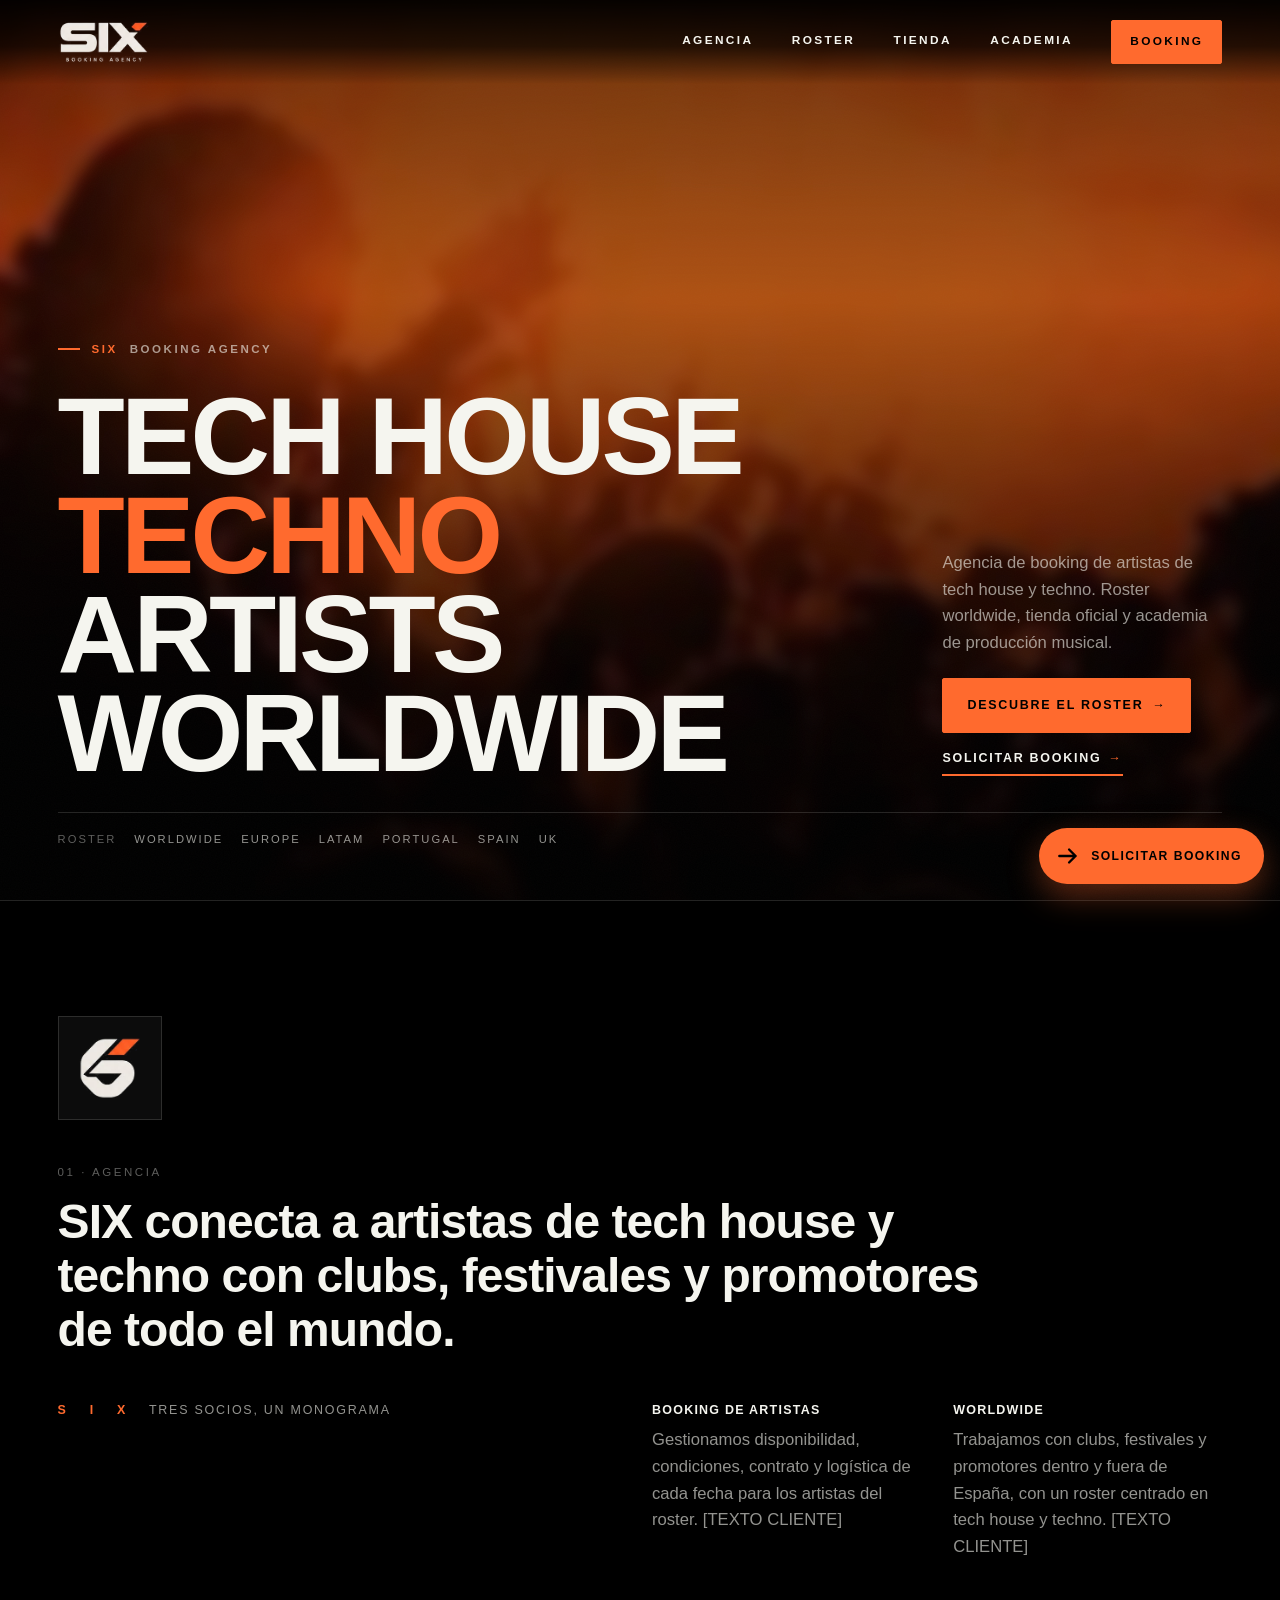
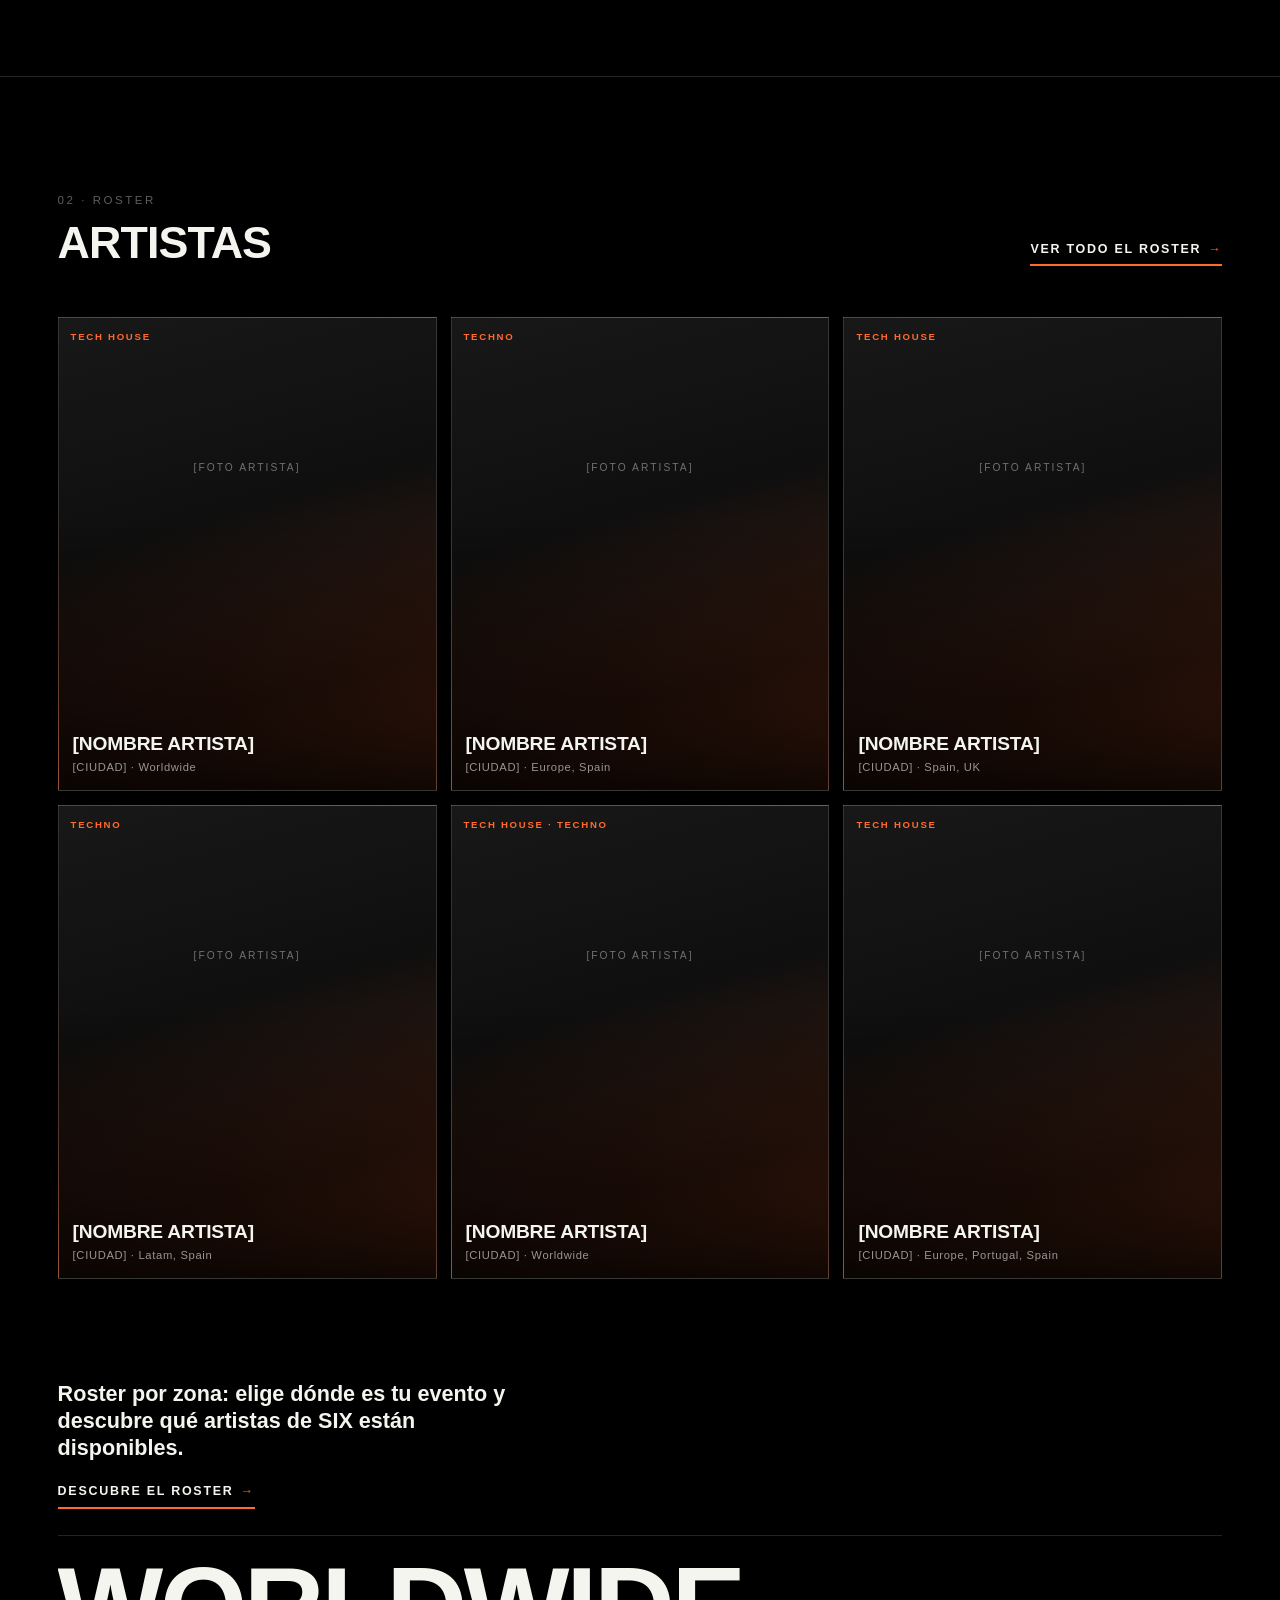
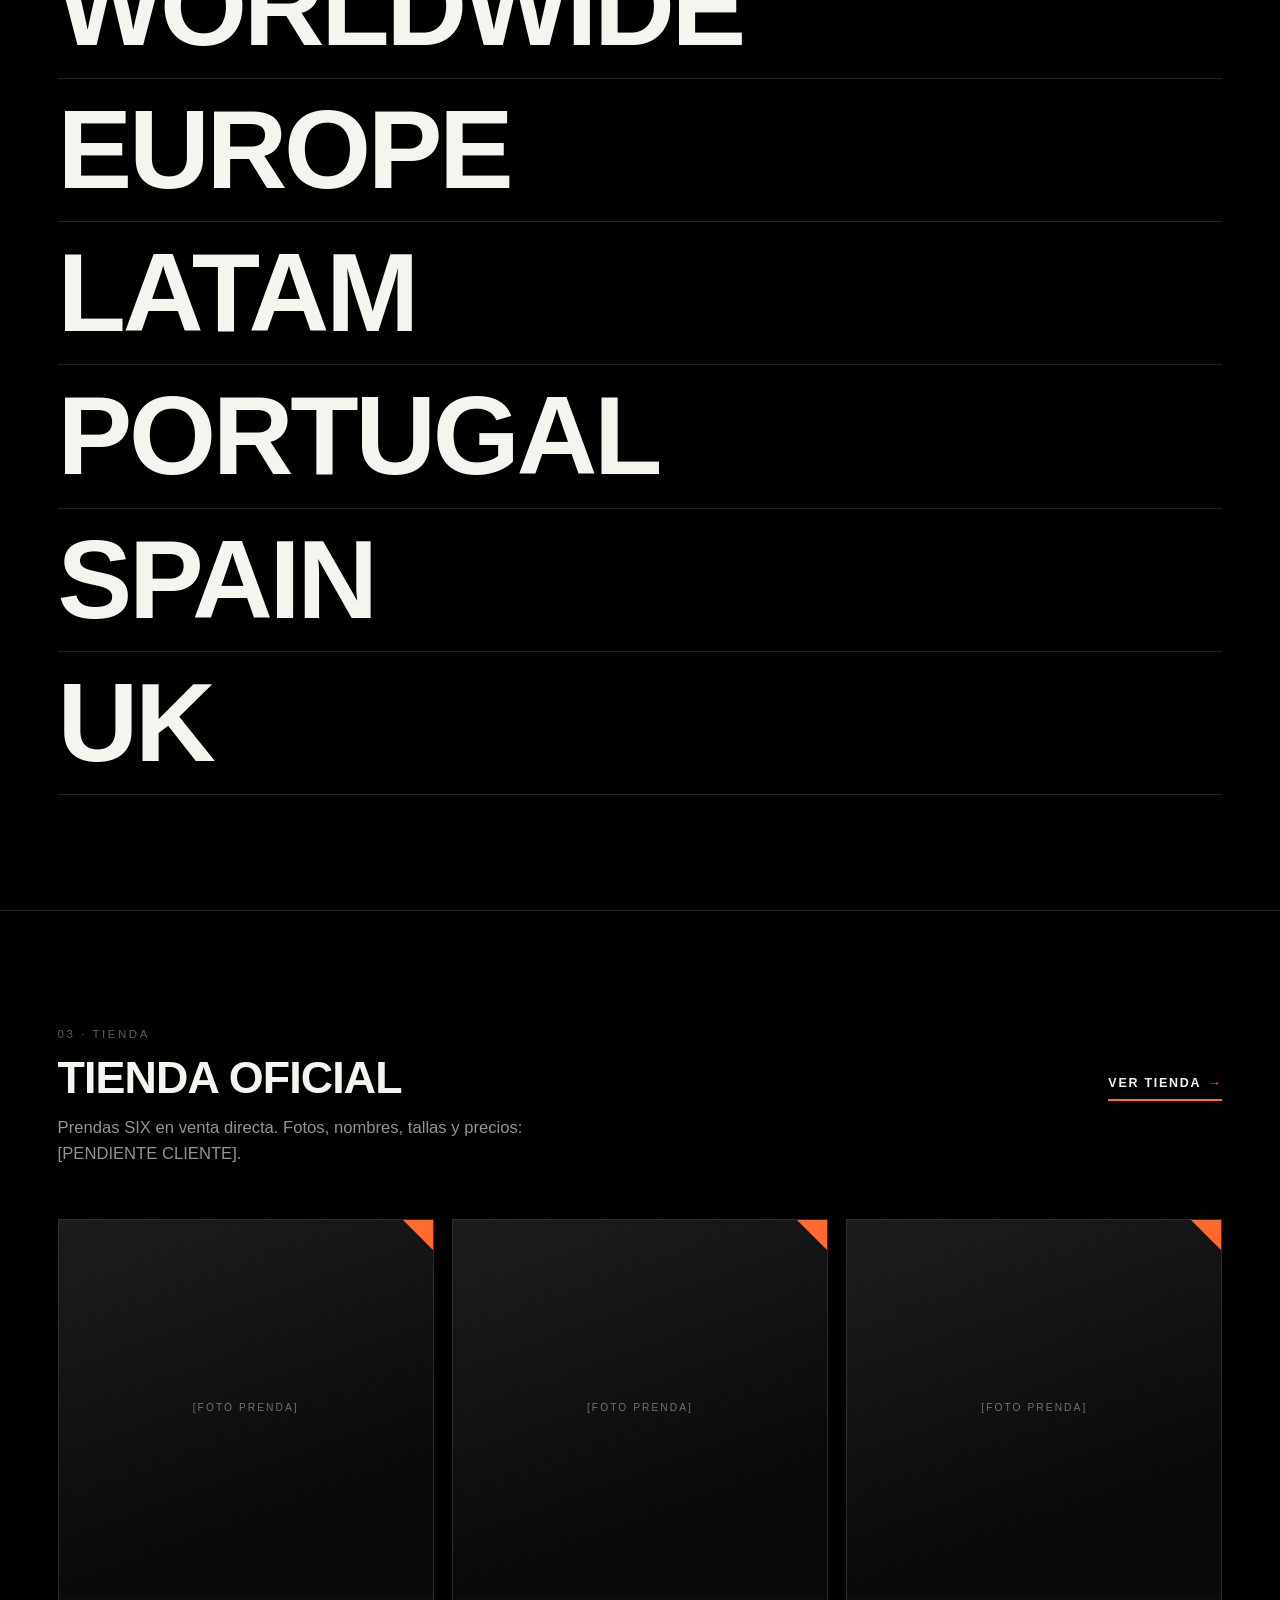
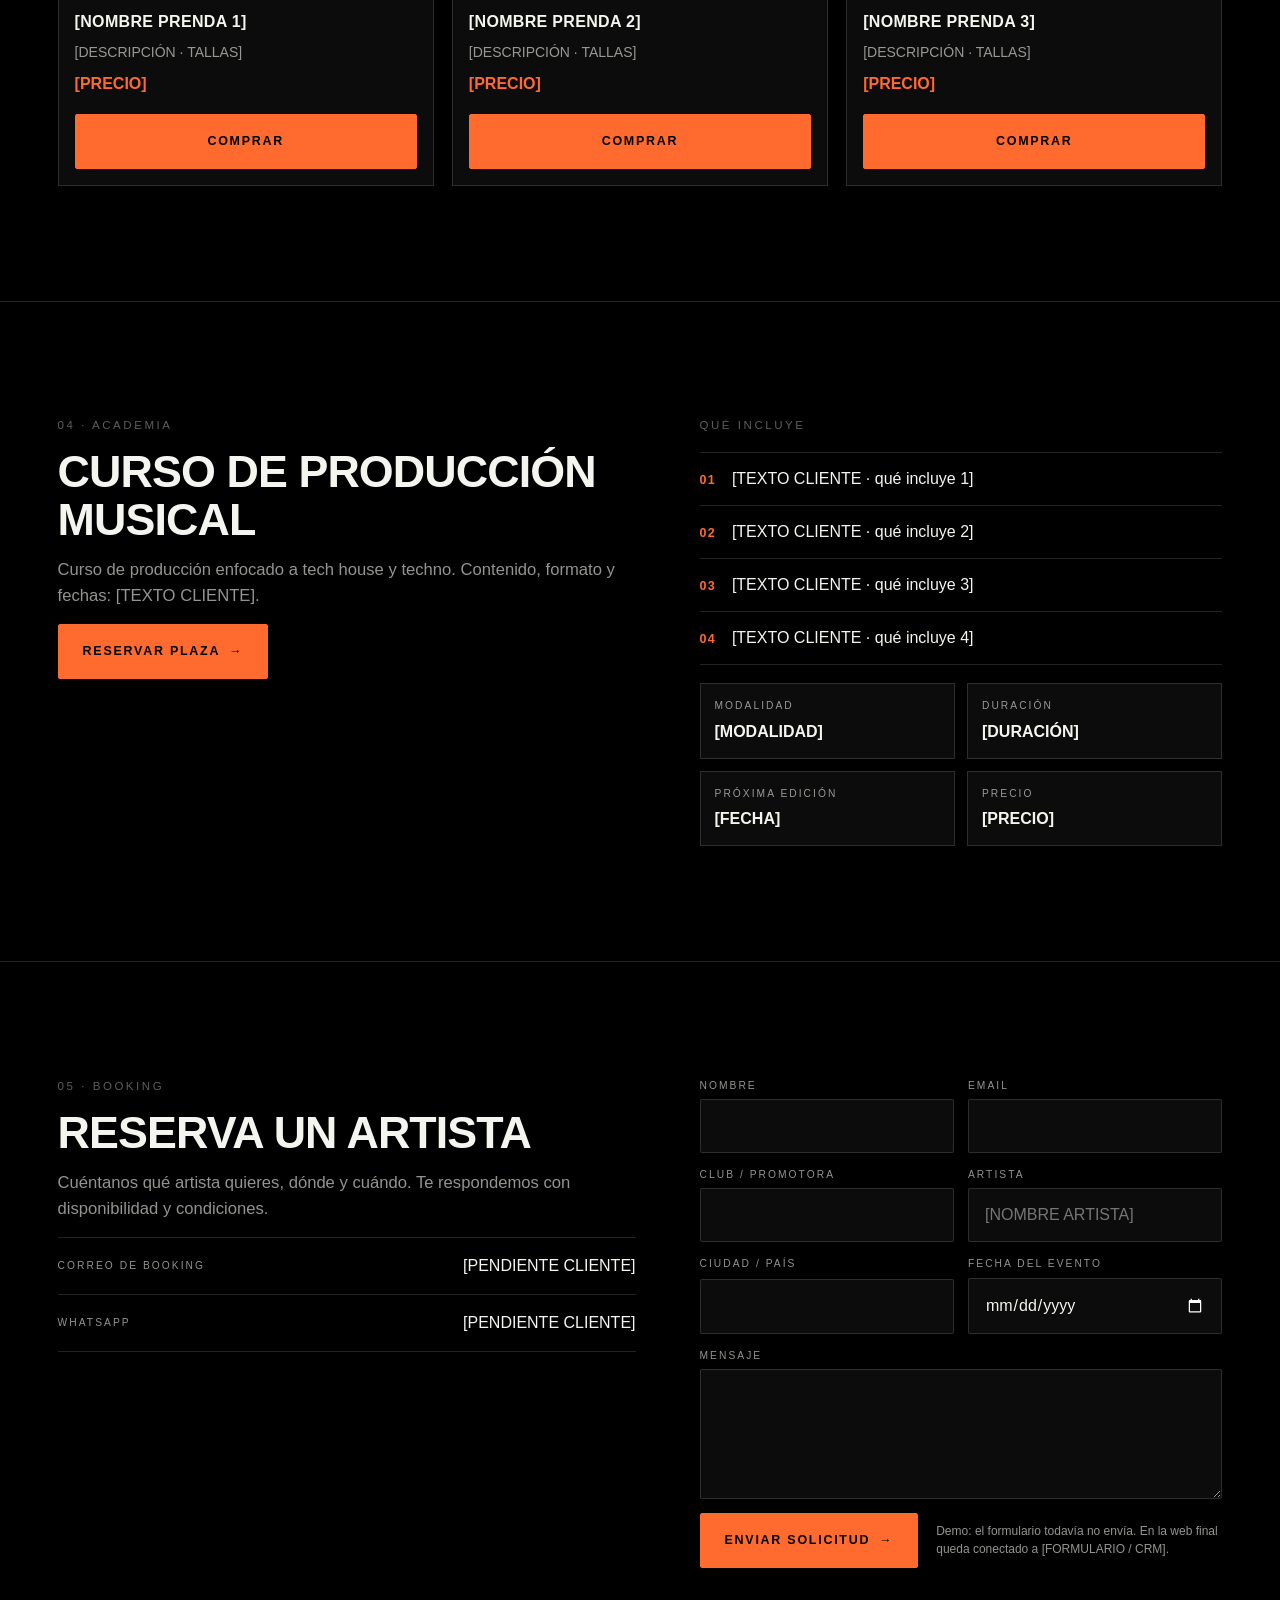
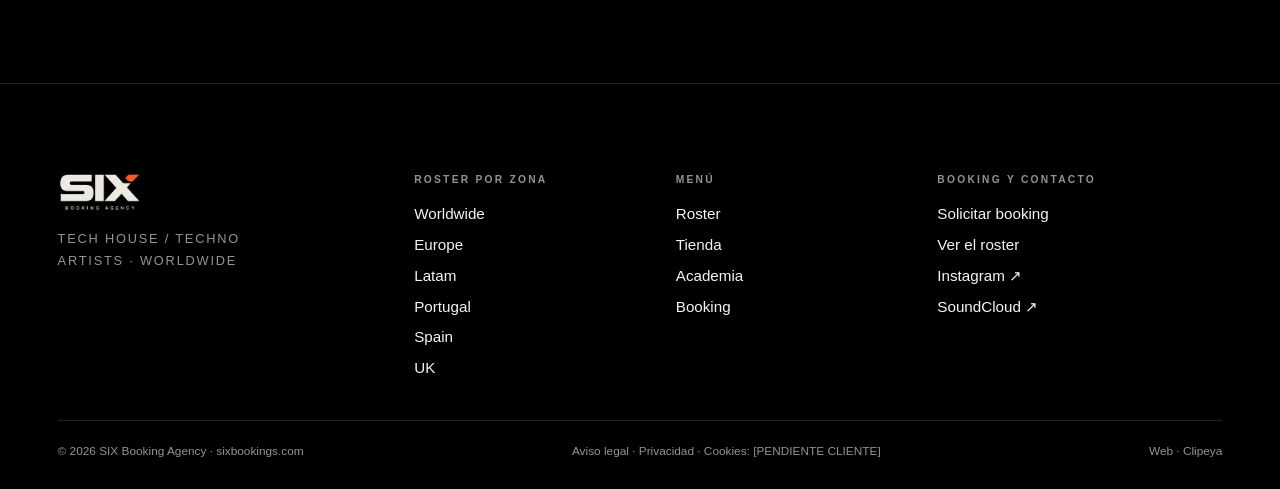
==== index.html @ 5e0f8686 "SIX Booking Agency" ====
<!doctype html>
<html lang="es">
<head>
<meta charset="utf-8">
<meta name="viewport" content="width=device-width, initial-scale=1">
<meta name="robots" content="noindex, nofollow">
<title>SIX Booking Agency &middot; Tech House &amp; Techno</title>
<meta name="description" content="Agencia de booking de artistas de tech house y techno. Roster worldwide, tienda oficial y academia de produccion musical.">
<meta name="theme-color" content="#000000">
<link rel="icon" href="assets/monograma_6_naranja.png">
<link rel="stylesheet" href="assets/style.css">
</head>
<body>
<input type="checkbox" id="nav-toggle" class="nav-toggle">
<header class="site-header">
  <a class="logo" href="#inicio" aria-label="SIX Booking Agency, inicio"><img src="assets/wordmark_six.png" alt="SIX Booking Agency" width="236" height="112"></a>
  <nav class="nav-inline" aria-label="Principal">
    <a href="#agencia">Agencia</a>
    <a href="#roster">Roster</a>
    <a href="#tienda">Tienda</a>
    <a href="#academia">Academia</a>
    <a class="btn" href="#booking">Booking</a>
  </nav>
  <label for="nav-toggle" class="burger" aria-label="Abrir o cerrar el menú"><span></span><span></span></label>
</header>
<nav class="overlay" aria-label="Menú">
  <div class="overlay__menu">
    <a href="#agencia">Agencia<span>→</span></a>
    <a href="#roster">Roster<span>→</span></a>
    <a href="#tienda">Tienda<span>→</span></a>
    <a href="#academia">Academia<span>→</span></a>
    <a href="#booking">Booking<span>→</span></a>
  </div>
  <div class="overlay__foot">
    <a href="#booking">Solicitar booking</a>
    <a href="roster.html">Ver el roster</a>
  </div>
</nav>

<main>
<section class="hero" id="inicio">
  <div class="hero__bg"></div>
  <div class="hero__inner">
    <p class="eyebrow"><b>SIX</b> Booking Agency</p>
    <h1 class="display"><span>Tech House</span><span class="o">Techno</span><span>Artists</span><span>Worldwide</span></h1>
    <div class="hero__side">
      <p class="hero__lead p-m muted">Agencia de booking de artistas de tech house y techno. Roster worldwide, tienda oficial y academia de producción musical.</p>
      <div class="hero__cta">
        <a class="btn" href="#roster">Descubre el roster <span aria-hidden="true">→</span></a>
        <a class="arrow-link" href="#booking">Solicitar booking</a>
      </div>
    </div>
  </div>
  <div class="hero__zones">
    <span>Roster</span>
    <a href="roster.html#worldwide">Worldwide</a>
    <a href="roster.html#europe">Europe</a>
    <a href="roster.html#latam">Latam</a>
    <a href="roster.html#portugal">Portugal</a>
    <a href="roster.html#spain">Spain</a>
    <a href="roster.html#uk">UK</a>
  </div>
</section>

<section class="section" id="agencia">
  <div class="about">
    <div class="about__img"><img src="assets/monograma_6.png" alt="Monograma SIX" width="151" height="151"></div>
    <div class="about__title">
      <p class="num">01 · Agencia</p>
      <h2 class="h-l">SIX conecta a artistas de tech house y techno con clubs, festivales y promotores de todo el mundo.</h2>
    </div>
    <div class="about__founders">
      <span><b>S</b></span>
      <span><b>I</b></span>
      <span><b>X</b></span>
      <span>Tres socios, un monograma</span>
    </div>
    <div class="about__blocks">
      <div class="about__block">
        <p>Booking de artistas</p>
        <p class="p-m muted">Gestionamos disponibilidad, condiciones, contrato y logística de cada fecha para los artistas del roster. [TEXTO CLIENTE]</p>
      </div>
      <div class="about__block">
        <p>Worldwide</p>
        <p class="p-m muted">Trabajamos con clubs, festivales y promotores dentro y fuera de España, con un roster centrado en tech house y techno. [TEXTO CLIENTE]</p>
      </div>
    </div>
  </div>
</section>

<section class="section" id="roster">
  <div class="section__head">
    <div class="section__head-row">
      <div>
        <p class="num">02 · Roster</p>
        <h2 class="h-m">Artistas</h2>
      </div>
      <a class="arrow-link" href="roster.html">Ver todo el roster</a>
    </div>
  </div>
  <div class="artists artists--6">
    <article class="artist">
      <span class="artist__tag">Tech House</span>
      <span class="ph">[FOTO ARTISTA]</span>
      <div class="artist__info"><h3 class="artist__name">[NOMBRE ARTISTA]</h3><p class="artist__meta">[CIUDAD] · Worldwide</p></div>
    </article>
    <article class="artist">
      <span class="artist__tag">Techno</span>
      <span class="ph">[FOTO ARTISTA]</span>
      <div class="artist__info"><h3 class="artist__name">[NOMBRE ARTISTA]</h3><p class="artist__meta">[CIUDAD] · Europe, Spain</p></div>
    </article>
    <article class="artist">
      <span class="artist__tag">Tech House</span>
      <span class="ph">[FOTO ARTISTA]</span>
      <div class="artist__info"><h3 class="artist__name">[NOMBRE ARTISTA]</h3><p class="artist__meta">[CIUDAD] · Spain, UK</p></div>
    </article>
    <article class="artist">
      <span class="artist__tag">Techno</span>
      <span class="ph">[FOTO ARTISTA]</span>
      <div class="artist__info"><h3 class="artist__name">[NOMBRE ARTISTA]</h3><p class="artist__meta">[CIUDAD] · Latam, Spain</p></div>
    </article>
    <article class="artist">
      <span class="artist__tag">Tech House · Techno</span>
      <span class="ph">[FOTO ARTISTA]</span>
      <div class="artist__info"><h3 class="artist__name">[NOMBRE ARTISTA]</h3><p class="artist__meta">[CIUDAD] · Worldwide</p></div>
    </article>
    <article class="artist">
      <span class="artist__tag">Tech House</span>
      <span class="ph">[FOTO ARTISTA]</span>
      <div class="artist__info"><h3 class="artist__name">[NOMBRE ARTISTA]</h3><p class="artist__meta">[CIUDAD] · Europe, Portugal, Spain</p></div>
    </article>
  </div>

  <div class="zones-block">
    <div class="zones-head">
      <h2 class="h-s">Roster por zona: elige dónde es tu evento y descubre qué artistas de SIX están disponibles.</h2>
      <div><a class="arrow-link" href="roster.html">Descubre el roster</a></div>
    </div>
    <div class="zones">
      <a class="h-xl" href="roster.html#worldwide">Worldwide<span>→</span></a>
      <a class="h-xl" href="roster.html#europe">Europe<span>→</span></a>
      <a class="h-xl" href="roster.html#latam">Latam<span>→</span></a>
      <a class="h-xl" href="roster.html#portugal">Portugal<span>→</span></a>
      <a class="h-xl" href="roster.html#spain">Spain<span>→</span></a>
      <a class="h-xl" href="roster.html#uk">UK<span>→</span></a>
    </div>
  </div>
</section>

<section class="section" id="tienda">
  <div class="section__head">
    <div class="section__head-row">
      <div>
        <p class="num">03 · Tienda</p>
        <h2 class="h-m">Tienda oficial</h2>
      </div>
      <a class="arrow-link" href="tienda.html">Ver tienda</a>
    </div>
    <p class="p-m muted max">Prendas SIX en venta directa. Fotos, nombres, tallas y precios: [PENDIENTE CLIENTE].</p>
  </div>
  <div class="products">
    <article class="product">
      <div class="product__img">[FOTO PRENDA]</div>
      <div class="product__body">
        <h3 class="product__name">[NOMBRE PRENDA 1]</h3>
        <p class="p-s muted">[DESCRIPCIÓN · TALLAS]</p>
        <p class="product__price">[PRECIO]</p>
        <a class="btn btn--block" href="tienda.html">Comprar</a>
      </div>
    </article>
    <article class="product">
      <div class="product__img">[FOTO PRENDA]</div>
      <div class="product__body">
        <h3 class="product__name">[NOMBRE PRENDA 2]</h3>
        <p class="p-s muted">[DESCRIPCIÓN · TALLAS]</p>
        <p class="product__price">[PRECIO]</p>
        <a class="btn btn--block" href="tienda.html">Comprar</a>
      </div>
    </article>
    <article class="product">
      <div class="product__img">[FOTO PRENDA]</div>
      <div class="product__body">
        <h3 class="product__name">[NOMBRE PRENDA 3]</h3>
        <p class="p-s muted">[DESCRIPCIÓN · TALLAS]</p>
        <p class="product__price">[PRECIO]</p>
        <a class="btn btn--block" href="tienda.html">Comprar</a>
      </div>
    </article>
  </div>
</section>

<section class="section" id="academia">
  <div class="split">
    <div class="section__head">
      <p class="num">04 · Academia</p>
      <h2 class="h-m">Curso de producción musical</h2>
      <p class="p-m muted">Curso de producción enfocado a tech house y techno. Contenido, formato y fechas: [TEXTO CLIENTE].</p>
      <div><a class="btn" href="academia.html">Reservar plaza <span aria-hidden="true">→</span></a></div>
    </div>
    <div class="stack">
      <p class="num">Qué incluye</p>
      <ul class="list">
        <li>[TEXTO CLIENTE · qué incluye 1]</li>
        <li>[TEXTO CLIENTE · qué incluye 2]</li>
        <li>[TEXTO CLIENTE · qué incluye 3]</li>
        <li>[TEXTO CLIENTE · qué incluye 4]</li>
      </ul>
      <div class="facts">
        <div class="fact"><span>Modalidad</span><b>[MODALIDAD]</b></div>
        <div class="fact"><span>Duración</span><b>[DURACIÓN]</b></div>
        <div class="fact"><span>Próxima edición</span><b>[FECHA]</b></div>
        <div class="fact"><span>Precio</span><b>[PRECIO]</b></div>
      </div>
    </div>
  </div>
</section>

<section class="section" id="booking">
  <div class="split">
    <div class="section__head">
      <p class="num">05 · Booking</p>
      <h2 class="h-m">Reserva un artista</h2>
      <p class="p-m muted">Cuéntanos qué artista quieres, dónde y cuándo. Te respondemos con disponibilidad y condiciones.</p>
      <div class="contact-list">
        <a><small>Correo de booking</small>[PENDIENTE CLIENTE]</a>
        <a><small>WhatsApp</small>[PENDIENTE CLIENTE]</a>
      </div>
    </div>
    <form class="form" id="bookingForm" novalidate>
      <div class="field"><label for="nombre">Nombre</label><input id="nombre" name="nombre" type="text" required autocomplete="name"></div>
      <div class="field"><label for="email">Email</label><input id="email" name="email" type="email" required autocomplete="email"></div>
      <div class="field"><label for="promotora">Club / promotora</label><input id="promotora" name="promotora" type="text" autocomplete="organization"></div>
      <div class="field"><label for="artista">Artista</label><input id="artista" name="artista" type="text" placeholder="[NOMBRE ARTISTA]"></div>
      <div class="field"><label for="ciudad">Ciudad / país</label><input id="ciudad" name="ciudad" type="text"></div>
      <div class="field"><label for="fecha">Fecha del evento</label><input id="fecha" name="fecha" type="date"></div>
      <div class="field full"><label for="mensaje">Mensaje</label><textarea id="mensaje" name="mensaje"></textarea></div>
      <div class="form__foot full">
        <button class="btn" type="submit">Enviar solicitud <span aria-hidden="true">→</span></button>
        <p class="p-xs muted" id="bookingNota">Demo: el formulario todavía no envía. En la web final queda conectado a [FORMULARIO / CRM].</p>
      </div>
    </form>
  </div>
</section>
</main>

<footer class="site-footer">
  <div class="footer__brand">
    <img src="assets/wordmark_six.png" alt="SIX Booking Agency" width="236" height="112">
    <p>Tech House / Techno<br>Artists · Worldwide</p>
  </div>
  <div class="footer__col">
    <h4>Roster por zona</h4>
    <a href="roster.html#worldwide">Worldwide</a>
    <a href="roster.html#europe">Europe</a>
    <a href="roster.html#latam">Latam</a>
    <a href="roster.html#portugal">Portugal</a>
    <a href="roster.html#spain">Spain</a>
    <a href="roster.html#uk">UK</a>
  </div>
  <div class="footer__col">
    <h4>Menú</h4>
    <a href="roster.html">Roster</a>
    <a href="tienda.html">Tienda</a>
    <a href="academia.html">Academia</a>
    <a href="contacto.html">Booking</a>
  </div>
  <div class="footer__col">
    <h4>Booking y contacto</h4>
    <a href="#booking">Solicitar booking</a>
    <a href="roster.html">Ver el roster</a>
    <a href="[ENLACE INSTAGRAM]">Instagram ↗</a>
    <a href="[ENLACE SOUNDCLOUD]">SoundCloud ↗</a>
  </div>
  <div class="footer__bottom">
    <span>© 2026 SIX Booking Agency · sixbookings.com</span>
    <span>Aviso legal · Privacidad · Cookies: [PENDIENTE CLIENTE]</span>
    <span>Web · Clipeya</span>
  </div>
</footer>

<a class="wa" href="#booking" aria-label="Solicitar booking">
  <svg viewBox="0 0 24 24" aria-hidden="true"><path fill="none" stroke="currentColor" stroke-width="2.2" stroke-linecap="round" stroke-linejoin="round" d="M4 12h15M13 6l6 6-6 6"/></svg>
  <span>Solicitar booking</span>
</a>

<style>
/* Capa de acabado: movimiento propio, profundidad y una micro-interaccion
   por seccion. Todo degrada solo si el navegador no puede. */
:root{ --six-o:#FF6A2E; --six-ink:#000; --six-paper:#F5F5EF; }

/* 1 · APARICIÓN AL SCROLL — nada salta: entra */
.rv{opacity:0;transform:translateY(22px);transition:opacity .7s cubic-bezier(.22,1,.36,1),transform .7s cubic-bezier(.22,1,.36,1)}
.rv.in{opacity:1;transform:none}
.rv-d1{transition-delay:.06s}.rv-d2{transition-delay:.12s}
@media (prefers-reduced-motion:reduce){.rv{opacity:1;transform:none;transition:none}}

/* 2 · HERO — grano fino y respiración lenta del fondo: textura de fotografía, no de render */
.hero__bg{animation:sixBreath 24s ease-in-out infinite alternate}
@keyframes sixBreath{from{transform:scale(1.04)}to{transform:scale(1.12)}}
.hero::after{content:"";position:absolute;inset:0;pointer-events:none;opacity:.05;z-index:1;
  background-image:url("data:image/svg+xml;utf8,<svg xmlns='http://www.w3.org/2000/svg' width='120' height='120'><filter id='n'><feTurbulence type='fractalNoise' baseFrequency='.85' numOctaves='3'/></filter><rect width='120' height='120' filter='url(%23n)' opacity='.5'/></svg>")}
.hero__inner{position:relative;z-index:2}
.hero .display span{display:block;opacity:0;transform:translateY(28px);animation:sixUp .9s cubic-bezier(.22,1,.36,1) forwards}
.hero .display span:nth-child(1){animation-delay:.10s}
.hero .display span:nth-child(2){animation-delay:.20s}
.hero .display span:nth-child(3){animation-delay:.30s}
.hero .display span:nth-child(4){animation-delay:.40s}
@keyframes sixUp{to{opacity:1;transform:none}}
@media (prefers-reduced-motion:reduce){
  .hero .display span{opacity:1;transform:none;animation:none}
  .hero__bg{animation:none}}

/* 3 · ZONAS — el naranja barre el enlace desde la izquierda */
.zones a{position:relative;overflow:hidden;transition:color .35s ease}
.zones a::before{content:"";position:absolute;left:0;bottom:.12em;height:2px;width:0;background:var(--six-o);transition:width .45s cubic-bezier(.22,1,.36,1)}
.zones a:hover::before,.zones a:focus-visible::before{width:100%}
.zones a:hover,.zones a:focus-visible{color:var(--six-o)}
.zones a span{display:inline-block;transition:transform .45s cubic-bezier(.22,1,.36,1)}
.zones a:hover span{transform:translateX(.35em)}

/* 4 · ROSTER — la ficha se levanta y el tag se enciende: catálogo vivo */
.artist{transition:transform .5s cubic-bezier(.22,1,.36,1)}
.artist:hover{transform:translateY(-6px)}
.artist .ph{transition:filter .5s ease}
.artist:hover .ph{filter:brightness(1.08)}
.artist__tag{transition:background .35s ease,color .35s ease}
.artist:hover .artist__tag{background:var(--six-o);color:#fff}

/* 5 · CABECERA que se condensa al bajar */
.site-header{transition:padding .35s ease,background .35s ease,backdrop-filter .35s ease}
.site-header.cond{padding-top:.55rem;padding-bottom:.55rem;background:rgba(0,0,0,.72);backdrop-filter:blur(14px)}

/* 6 · BOTONES con peso */
.btn{transition:transform .25s cubic-bezier(.22,1,.36,1),box-shadow .25s ease,background .25s ease}
.btn:hover{transform:translateY(-2px);box-shadow:0 10px 28px rgba(255,106,46,.28)}


/* el flotante respeta la barra del movil (notch / gesto) */
.wa{bottom:calc(16px + env(safe-area-inset-bottom,0px))}

</style>

<script>
(function () {
  "use strict";

  /* 1 · aparición al scroll */
  function marcar() {
    var sel = ".section__head, .about__block, .artist, .product, .zones-block, .facts, .list";
    var n = 0;
    document.querySelectorAll(sel).forEach(function (el) {
      el.classList.add("rv");
      if (n % 3 === 1) el.classList.add("rv-d1");
      if (n % 3 === 2) el.classList.add("rv-d2");
      n++;
    });
    if (!("IntersectionObserver" in window)) {
      document.querySelectorAll(".rv").forEach(function (e) { e.classList.add("in"); });
      return;
    }
    var io = new IntersectionObserver(function (ents) {
      ents.forEach(function (e) {
        if (e.isIntersecting) { e.target.classList.add("in"); io.unobserve(e.target); }
      });
    }, { rootMargin: "0px 0px -12% 0px", threshold: 0.08 });
    document.querySelectorAll(".rv").forEach(function (e) { io.observe(e); });
  }

  /* 2 · cabecera que se condensa */
  function cabecera() {
    var h = document.querySelector(".site-header");
    if (!h) return;
    var ult = -1;
    addEventListener("scroll", function () {
      var y = scrollY > 80;
      if (y !== ult) { h.classList.toggle("cond", y); ult = y; }
    }, { passive: true });
  }

  if (document.readyState === "loading") {
    addEventListener("DOMContentLoaded", function () { marcar(); cabecera(); });
  } else { marcar(); cabecera(); }
  /* 3 · el formulario de booking: confirma en la propia página, sin salir a ningún sitio */
  var fb = document.getElementById("bookingForm");
  if (fb) {
    fb.addEventListener("submit", function (ev) {
      ev.preventDefault();
      var nota = document.getElementById("bookingNota");
      if (nota) { nota.textContent = "Solicitud recibida. Te respondemos con disponibilidad y condiciones."; }
      fb.reset();
    });
  }

})();
</script>
</body>
</html>
---- assets/style.css ----
:root{
  --black:#000000;
  --off:#F5F5EF;
  --orange:#FF6A2E;
  --muted:rgba(245,245,239,.6);
  --dim:rgba(245,245,239,.38);
  --line:rgba(245,245,239,.14);
  --panel:#0c0c0c;
  --panel-2:#151515;
  --font:Inter,"Helvetica Neue",Arial,sans-serif;
  --pad:clamp(18px,4.5vw,64px);
  --header-h:68px;
  --ease:cubic-bezier(.77,0,.18,1);
}
@media (min-width:900px){:root{--header-h:84px}}

*,*::before,*::after{box-sizing:border-box;margin:0;padding:0}
html{scroll-behavior:smooth;-webkit-text-size-adjust:100%;background:var(--black)}
body{background:var(--black);color:var(--off);font-family:var(--font);font-size:16px;line-height:1.5;-webkit-font-smoothing:antialiased;overflow-x:hidden;min-height:100vh}
body:has(.nav-toggle:checked){overflow:hidden}
img{max-width:100%;height:auto;display:block}
a{color:inherit;text-decoration:none}
ul,ol{list-style:none}
button,input,select,textarea{font:inherit;color:inherit}
::selection{background:var(--orange);color:#000}
@media (prefers-reduced-motion:reduce){*,*::before,*::after{transition:none!important;animation:none!important}html{scroll-behavior:auto}}

.display{font-weight:800;text-transform:uppercase;letter-spacing:-.035em;line-height:.9;font-size:clamp(2.9rem,10.5vw,7.4rem)}
.display span{display:block}
.o{color:var(--orange)}
.h-xl{font-weight:800;text-transform:uppercase;letter-spacing:-.03em;line-height:.95;font-size:clamp(2.4rem,9vw,7rem)}
.h-l{font-weight:600;letter-spacing:-.02em;line-height:1.12;font-size:clamp(1.55rem,3.8vw,3rem)}
.h-m{font-weight:800;letter-spacing:-.02em;line-height:1.05;font-size:clamp(1.7rem,5vw,2.8rem);text-transform:uppercase}
.h-s{font-weight:600;line-height:1.25;font-size:clamp(1.1rem,2vw,1.35rem)}
.p-m{font-size:clamp(1rem,1.3vw,1.125rem);line-height:1.6}
.p-s{font-size:.875rem;line-height:1.55}
.p-xs{font-size:.75rem;line-height:1.5}
.muted{color:var(--muted)}
.max{max-width:60ch}
.stack{display:grid;gap:18px;align-content:start}
.eyebrow{display:flex;align-items:center;gap:12px;font-size:.72rem;font-weight:600;letter-spacing:.22em;text-transform:uppercase;color:var(--muted)}
.eyebrow::before{content:"";width:22px;height:2px;background:var(--orange);flex:none}
.eyebrow b{color:var(--orange);font-weight:700}
.num{font-size:.72rem;letter-spacing:.22em;text-transform:uppercase;color:var(--dim)}

.btn{display:inline-flex;align-items:center;justify-content:center;gap:.7em;background:var(--orange);color:#000;font-weight:700;font-size:.78rem;letter-spacing:.14em;text-transform:uppercase;padding:17px 24px;border:1px solid var(--orange);border-radius:2px;cursor:pointer;transition:background .25s,color .25s,border-color .25s;white-space:nowrap}
.btn:hover{background:var(--off);border-color:var(--off);color:#000}
.btn--ghost{background:transparent;color:var(--off);border-color:rgba(245,245,239,.35)}
.btn--ghost:hover{background:var(--off);color:#000;border-color:var(--off)}
.btn--block{width:100%}
.arrow-link{display:inline-flex;align-items:center;font-size:.78rem;font-weight:600;letter-spacing:.14em;text-transform:uppercase;border-bottom:2px solid var(--orange);padding-bottom:6px;transition:color .2s}
.arrow-link::after{content:"→";color:var(--orange);margin-left:.55em;transition:margin-left .2s}
.arrow-link:hover{color:var(--orange)}
.arrow-link:hover::after{margin-left:.95em}

.nav-toggle{position:absolute;left:-9999px;opacity:0}
.site-header{position:fixed;top:0;left:0;right:0;z-index:70;height:var(--header-h);display:flex;align-items:center;justify-content:space-between;gap:16px;padding:0 var(--pad);background:linear-gradient(180deg,rgba(0,0,0,.94) 0%,rgba(0,0,0,.7) 55%,rgba(0,0,0,0) 100%)}
.logo{display:block;flex:none}
.logo img{height:36px;width:auto}
.nav-inline{display:none}
.burger{width:44px;height:44px;display:grid;place-items:center;cursor:pointer;flex:none;position:relative;z-index:80}
.burger span{position:absolute;left:11px;top:21px;width:22px;height:2px;background:var(--off);transition:transform .35s var(--ease)}
.burger span:first-child{transform:translateY(-4px)}
.burger span:last-child{transform:translateY(4px)}
.nav-toggle:checked ~ .site-header .burger span:first-child{transform:rotate(45deg)}
.nav-toggle:checked ~ .site-header .burger span:last-child{transform:rotate(-45deg)}
@media (min-width:900px){
  .logo img{height:44px}
  .burger{display:none}
  .nav-inline{display:flex;gap:2.4rem;align-items:center}
  .nav-inline a{font-size:.74rem;font-weight:600;letter-spacing:.2em;text-transform:uppercase;padding:8px 0;border-bottom:2px solid transparent;transition:border-color .2s,color .2s}
  .nav-inline a:hover,.nav-inline a.is-active{border-color:var(--orange)}
  .nav-inline a.btn{padding:12px 18px;border-bottom:1px solid var(--orange)}
  .nav-inline a.btn:hover{border-color:var(--off)}
}

.overlay{position:fixed;inset:0;z-index:60;background:var(--black);display:flex;flex-direction:column;justify-content:space-between;gap:24px;padding:calc(var(--header-h) + 12px) var(--pad) 28px;transform:translateY(-102%);visibility:hidden;transition:transform .5s var(--ease),visibility 0s .5s;overflow-y:auto}
.nav-toggle:checked ~ .overlay{transform:none;visibility:visible;transition:transform .5s var(--ease),visibility 0s}
.overlay__menu a{display:flex;align-items:baseline;justify-content:space-between;font-size:clamp(2.3rem,10.5vw,5.5rem);font-weight:800;text-transform:uppercase;letter-spacing:-.03em;line-height:1;padding:.2em 0;border-top:1px solid var(--line);transition:color .2s}
.overlay__menu a:last-child{border-bottom:1px solid var(--line)}
.overlay__menu a span{font-size:.5em;color:var(--orange)}
.overlay__menu a:hover{color:var(--orange)}
.overlay__foot{display:grid;gap:6px;color:var(--muted);font-size:.85rem}
.overlay__foot a:hover{color:var(--orange)}
@media (min-width:900px){.overlay{display:none}}

.hero{position:relative;min-height:100vh;min-height:100svh;display:flex;flex-direction:column;justify-content:flex-end;padding:calc(var(--header-h) + 32px) var(--pad) 32px;overflow:hidden;isolation:isolate}
.hero__bg{position:absolute;inset:-6%;z-index:-2;background:url("crowd_hero.jpg") center 40%/cover no-repeat;filter:blur(7px) saturate(1.05);opacity:.9}
.hero__bg::after{content:"";position:absolute;inset:0;background:linear-gradient(180deg,rgba(0,0,0,.6) 0%,rgba(0,0,0,.25) 35%,rgba(0,0,0,.7) 68%,#000 100%)}
.hero__inner{position:relative;display:grid;gap:22px}
.hero__side{display:grid;gap:18px}
.hero__cta{display:flex;flex-wrap:wrap;gap:14px 22px;align-items:center}
.hero__lead{max-width:44ch}
.hero__zones{display:flex;flex-wrap:wrap;gap:8px 18px;margin-top:30px;padding-top:18px;border-top:1px solid var(--line);font-size:.7rem;letter-spacing:.18em;text-transform:uppercase;color:var(--muted)}
.hero__zones a:hover{color:var(--orange)}
.hero__zones span{color:var(--dim)}
@media (min-width:900px){
  .hero{padding-bottom:52px}
  .hero__inner{grid-template-columns:minmax(0,1.7fr) minmax(280px,.5fr);grid-template-areas:"eyebrow eyebrow" "title side";align-items:end;gap:28px 56px}
  .hero .display{font-size:clamp(2.9rem,8.6vw,7.4rem)}
  .hero__inner .eyebrow{grid-area:eyebrow}
  .hero__inner .display{grid-area:title}
  .hero__side{grid-area:side;gap:22px;padding-bottom:.4em}
  .hero__cta{flex-direction:column;align-items:flex-start;gap:16px}
}

.section{padding:clamp(64px,9vw,128px) var(--pad);border-top:1px solid var(--line)}
.section__head{display:grid;gap:14px;margin-bottom:clamp(28px,4vw,52px)}
.section__head-row{display:flex;flex-wrap:wrap;justify-content:space-between;align-items:end;gap:16px}
.section__head-row > div{display:grid;gap:10px}
.split .section__head{margin-bottom:0}

.about{display:grid;gap:34px}
.about__img{width:104px;aspect-ratio:1;background:var(--panel);border:1px solid var(--line);display:grid;place-items:center;padding:18px}
.about__title{display:grid;gap:14px}
.about__blocks{display:grid;gap:26px}
.about__block p:first-child{font-weight:700;margin-bottom:8px;text-transform:uppercase;letter-spacing:.1em;font-size:.78rem}
.about__founders{display:flex;flex-wrap:wrap;gap:10px 22px;font-size:.78rem;letter-spacing:.14em;text-transform:uppercase;color:var(--muted);align-content:start}
.about__founders b{color:var(--orange)}
@media (min-width:900px){
  .about{grid-template-columns:repeat(12,1fr);gap:44px 24px}
  .about__img{grid-column:1/3}
  .about__title{grid-column:1/11}
  .about__founders{grid-column:1/6}
  .about__blocks{grid-column:7/-1;grid-template-columns:1fr 1fr;gap:32px}
}

.artists{display:grid;grid-template-columns:repeat(2,1fr);gap:10px}
.artist{position:relative;aspect-ratio:4/5;display:flex;flex-direction:column;justify-content:flex-end;padding:14px;border:1px solid var(--line);background:linear-gradient(165deg,#181818 0%,#0f0f0f 42%,#3a1a0e 76%,#c24f22 118%);overflow:hidden;transition:border-color .25s,transform .25s}
.artist .ph{position:absolute;inset:0;z-index:1;display:grid;place-items:center;padding-bottom:46%;font-size:.64rem;letter-spacing:.2em;text-transform:uppercase;color:rgba(245,245,239,.42);pointer-events:none}
.artist::after{content:"";position:absolute;left:0;right:0;bottom:0;height:58%;background:linear-gradient(180deg,rgba(0,0,0,0),rgba(0,0,0,.88))}
.artist__tag{position:absolute;top:12px;left:12px;z-index:2;font-size:.6rem;letter-spacing:.18em;text-transform:uppercase;color:var(--orange);font-weight:700}
.artist__info{position:relative;z-index:2;display:grid;gap:5px}
.artist__name{font-weight:800;text-transform:uppercase;letter-spacing:-.01em;font-size:clamp(.92rem,2.6vw,1.2rem);line-height:1.05}
.artist__meta{font-size:.7rem;color:var(--muted);letter-spacing:.06em}
.artist__link{font-size:.64rem;letter-spacing:.16em;text-transform:uppercase;color:var(--orange);font-weight:700;margin-top:4px}
.artist__link:hover{color:var(--off)}
.artist:hover{border-color:var(--orange);transform:translateY(-3px)}
@media (min-width:700px){.artists{grid-template-columns:repeat(3,1fr);gap:14px}}
@media (min-width:1100px){.artists{grid-template-columns:repeat(4,1fr)}.artists--6{grid-template-columns:repeat(3,1fr)}}

.zones-block{margin-top:clamp(56px,8vw,110px);display:grid;gap:26px}
.zones-head{display:grid;gap:16px;max-width:52ch}
.zones{display:grid}
.zones a{display:flex;justify-content:space-between;align-items:center;padding:.16em 0;border-top:1px solid var(--line);transition:color .2s,padding-left .3s var(--ease)}
.zones a:last-child{border-bottom:1px solid var(--line)}
.zones a span{font-size:.4em;color:var(--orange);opacity:0;transform:translateX(-10px);transition:opacity .25s,transform .3s var(--ease)}
.zones a:hover{color:var(--orange);padding-left:.15em}
.zones a:hover span{opacity:1;transform:none}

.products{display:grid;gap:14px}
.product{border:1px solid var(--line);background:var(--panel);display:flex;flex-direction:column;transition:border-color .25s}
.product:hover{border-color:var(--orange)}
.product__img{aspect-ratio:1;position:relative;background:linear-gradient(160deg,#1c1c1c,#0a0a0a 72%);display:grid;place-items:center;font-size:.64rem;letter-spacing:.2em;text-transform:uppercase;color:rgba(245,245,239,.42)}
.product__img::after{content:"";position:absolute;right:0;top:0;border-style:solid;border-width:0 30px 30px 0;border-color:transparent var(--orange) transparent transparent}
.product__body{padding:16px;display:grid;gap:8px;flex:1;align-content:start}
.product__name{font-weight:800;text-transform:uppercase;letter-spacing:.02em;font-size:1rem}
.product__price{color:var(--orange);font-weight:700}
.product__body .btn{margin-top:10px}
@media (min-width:700px){.products{grid-template-columns:repeat(3,1fr);gap:18px}}

.split{display:grid;gap:34px}
.list{display:grid;counter-reset:item}
.list li{display:flex;gap:16px;padding:14px 0;border-top:1px solid var(--line)}
.list li:last-child{border-bottom:1px solid var(--line)}
.list li::before{content:counter(item,decimal-leading-zero);counter-increment:item;color:var(--orange);font-weight:700;font-size:.78rem;letter-spacing:.1em;padding-top:4px;flex:none}
.facts{display:grid;grid-template-columns:1fr 1fr;gap:12px}
.fact{border:1px solid var(--line);padding:14px;background:var(--panel)}
.fact span{display:block;font-size:.64rem;letter-spacing:.2em;text-transform:uppercase;color:var(--muted);margin-bottom:6px}
.fact b{font-weight:700}
.teacher{display:flex;gap:16px;align-items:center;border:1px solid var(--line);padding:14px;background:var(--panel)}
.teacher__ph{width:72px;height:72px;flex:none;display:grid;place-items:center;text-align:center;font-size:.55rem;letter-spacing:.14em;text-transform:uppercase;color:rgba(245,245,239,.5);background:linear-gradient(160deg,#222,#0a0a0a 70%);border:1px solid var(--line)}
.teacher h3{font-weight:800;text-transform:uppercase;font-size:1rem;margin:4px 0}
.price-box{border:1px solid var(--orange);padding:22px;display:grid;gap:12px;background:var(--panel)}
.price-box .price{font-size:clamp(2rem,6vw,3rem);font-weight:800;color:var(--orange);letter-spacing:-.03em;line-height:1}
@media (min-width:900px){.split{grid-template-columns:1.05fr .95fr;gap:64px;align-items:start}}

.steps{display:grid;gap:12px}
.step{border:1px solid var(--line);padding:18px;background:var(--panel);display:grid;gap:8px;align-content:start}
.step b{color:var(--orange);font-size:.78rem;letter-spacing:.2em}
.step h3{font-size:1rem;font-weight:700;text-transform:uppercase;letter-spacing:.04em}
@media (min-width:700px){.steps{grid-template-columns:repeat(3,1fr)}}

.form{display:grid;gap:14px}
.field{display:grid;gap:6px}
.field label{font-size:.64rem;letter-spacing:.2em;text-transform:uppercase;color:var(--muted)}
.field input,.field select,.field textarea{width:100%;background:var(--panel);border:1px solid var(--line);padding:14px 16px;border-radius:2px;outline:none;transition:border-color .2s;color-scheme:dark}
.field input:focus,.field textarea:focus,.field select:focus{border-color:var(--orange)}
.field textarea{min-height:130px;resize:vertical}
.form__foot{display:grid;gap:12px}
@media (min-width:700px){.form{grid-template-columns:1fr 1fr}.form .full{grid-column:1/-1}.form__foot{grid-template-columns:auto 1fr;align-items:center;gap:18px}}

.contact-list{display:grid}
.contact-list a,.contact-list div{display:flex;justify-content:space-between;align-items:center;gap:12px;padding:16px 0;border-top:1px solid var(--line);flex-wrap:wrap}
.contact-list > :last-child{border-bottom:1px solid var(--line)}
.contact-list small{font-size:.64rem;letter-spacing:.2em;text-transform:uppercase;color:var(--muted)}
.contact-list a:hover{color:var(--orange)}

.site-footer{border-top:1px solid var(--line);padding:clamp(48px,7vw,88px) var(--pad) 28px;display:grid;gap:36px 24px}
.footer__brand{display:grid;gap:16px;align-content:start}
.footer__brand img{height:40px;width:auto}
.footer__brand p{color:var(--muted);font-size:.8rem;letter-spacing:.14em;text-transform:uppercase;line-height:1.7}
.footer__col h4{font-size:.64rem;letter-spacing:.22em;text-transform:uppercase;color:var(--muted);margin-bottom:12px}
.footer__col a,.footer__col span{display:block;padding:4px 0;font-size:.95rem}
.footer__col a:hover{color:var(--orange)}
.footer__bottom{grid-column:1/-1;display:flex;flex-wrap:wrap;gap:8px 24px;justify-content:space-between;padding-top:22px;border-top:1px solid var(--line);font-size:.74rem;color:var(--muted)}
@media (min-width:700px){.site-footer{grid-template-columns:repeat(2,1fr)}.footer__brand{grid-column:1/-1}}
@media (min-width:1000px){.site-footer{grid-template-columns:1.4fr 1fr 1fr 1.2fr}.footer__brand{grid-column:auto}}

.wa{position:fixed;right:16px;bottom:16px;z-index:65;display:inline-flex;align-items:center;justify-content:center;gap:10px;height:56px;min-width:56px;padding:0 15px;border-radius:999px;background:var(--orange);color:#000;font-weight:700;font-size:.76rem;letter-spacing:.12em;text-transform:uppercase;box-shadow:0 12px 32px rgba(255,106,46,.35);transition:transform .25s,background .25s}
.wa:hover{transform:translateY(-3px);background:var(--off)}
.wa svg{width:26px;height:26px;flex:none}
.wa span{display:none}
@media (min-width:700px){.wa{padding:0 22px 0 16px}.wa span{display:inline}}

.page-head{padding:calc(var(--header-h) + clamp(36px,7vw,90px)) var(--pad) clamp(28px,5vw,56px);display:grid;gap:18px}
.page-head .display{font-size:clamp(2.6rem,12vw,8.5rem)}
.page-head p{max-width:58ch}

.roster-anchor{position:relative;top:calc(-1 * var(--header-h) - 16px);height:0;visibility:hidden}
.roster-wrap{display:grid;gap:28px;padding:0 var(--pad) clamp(64px,9vw,128px)}
.filters{display:grid;gap:18px}
.filters h3{font-size:.64rem;letter-spacing:.22em;text-transform:uppercase;color:var(--muted);margin-bottom:10px}
.filters ul{display:flex;flex-wrap:wrap;gap:8px}
.filters a{display:inline-block;padding:10px 14px;border:1px solid var(--line);border-radius:999px;font-size:.72rem;letter-spacing:.14em;text-transform:uppercase;font-weight:600;transition:border-color .2s,color .2s,background .2s}
.filters a:hover{border-color:var(--orange)}
.filters a[href="#todos"]{background:var(--off);color:#000;border-color:var(--off)}
#worldwide:target ~ .roster-wrap .filters a[href="#todos"],
#europe:target ~ .roster-wrap .filters a[href="#todos"],
#latam:target ~ .roster-wrap .filters a[href="#todos"],
#portugal:target ~ .roster-wrap .filters a[href="#todos"],
#spain:target ~ .roster-wrap .filters a[href="#todos"],
#uk:target ~ .roster-wrap .filters a[href="#todos"]{background:transparent;color:var(--off);border-color:var(--line)}
#worldwide:target ~ .roster-wrap .filters a[href="#worldwide"],
#europe:target ~ .roster-wrap .filters a[href="#europe"],
#latam:target ~ .roster-wrap .filters a[href="#latam"],
#portugal:target ~ .roster-wrap .filters a[href="#portugal"],
#spain:target ~ .roster-wrap .filters a[href="#spain"],
#uk:target ~ .roster-wrap .filters a[href="#uk"]{background:var(--off);color:#000;border-color:var(--off)}
#worldwide:target ~ .roster-wrap .artist:not(.z-worldwide),
#europe:target ~ .roster-wrap .artist:not(.z-europe),
#latam:target ~ .roster-wrap .artist:not(.z-latam),
#portugal:target ~ .roster-wrap .artist:not(.z-portugal),
#spain:target ~ .roster-wrap .artist:not(.z-spain),
#uk:target ~ .roster-wrap .artist:not(.z-uk){display:none}
@media (min-width:900px){
  .roster-wrap{grid-template-columns:250px 1fr;gap:48px;align-items:start}
  .filters{position:sticky;top:calc(var(--header-h) + 16px)}
  .filters ul{flex-direction:column;align-items:flex-start}
}
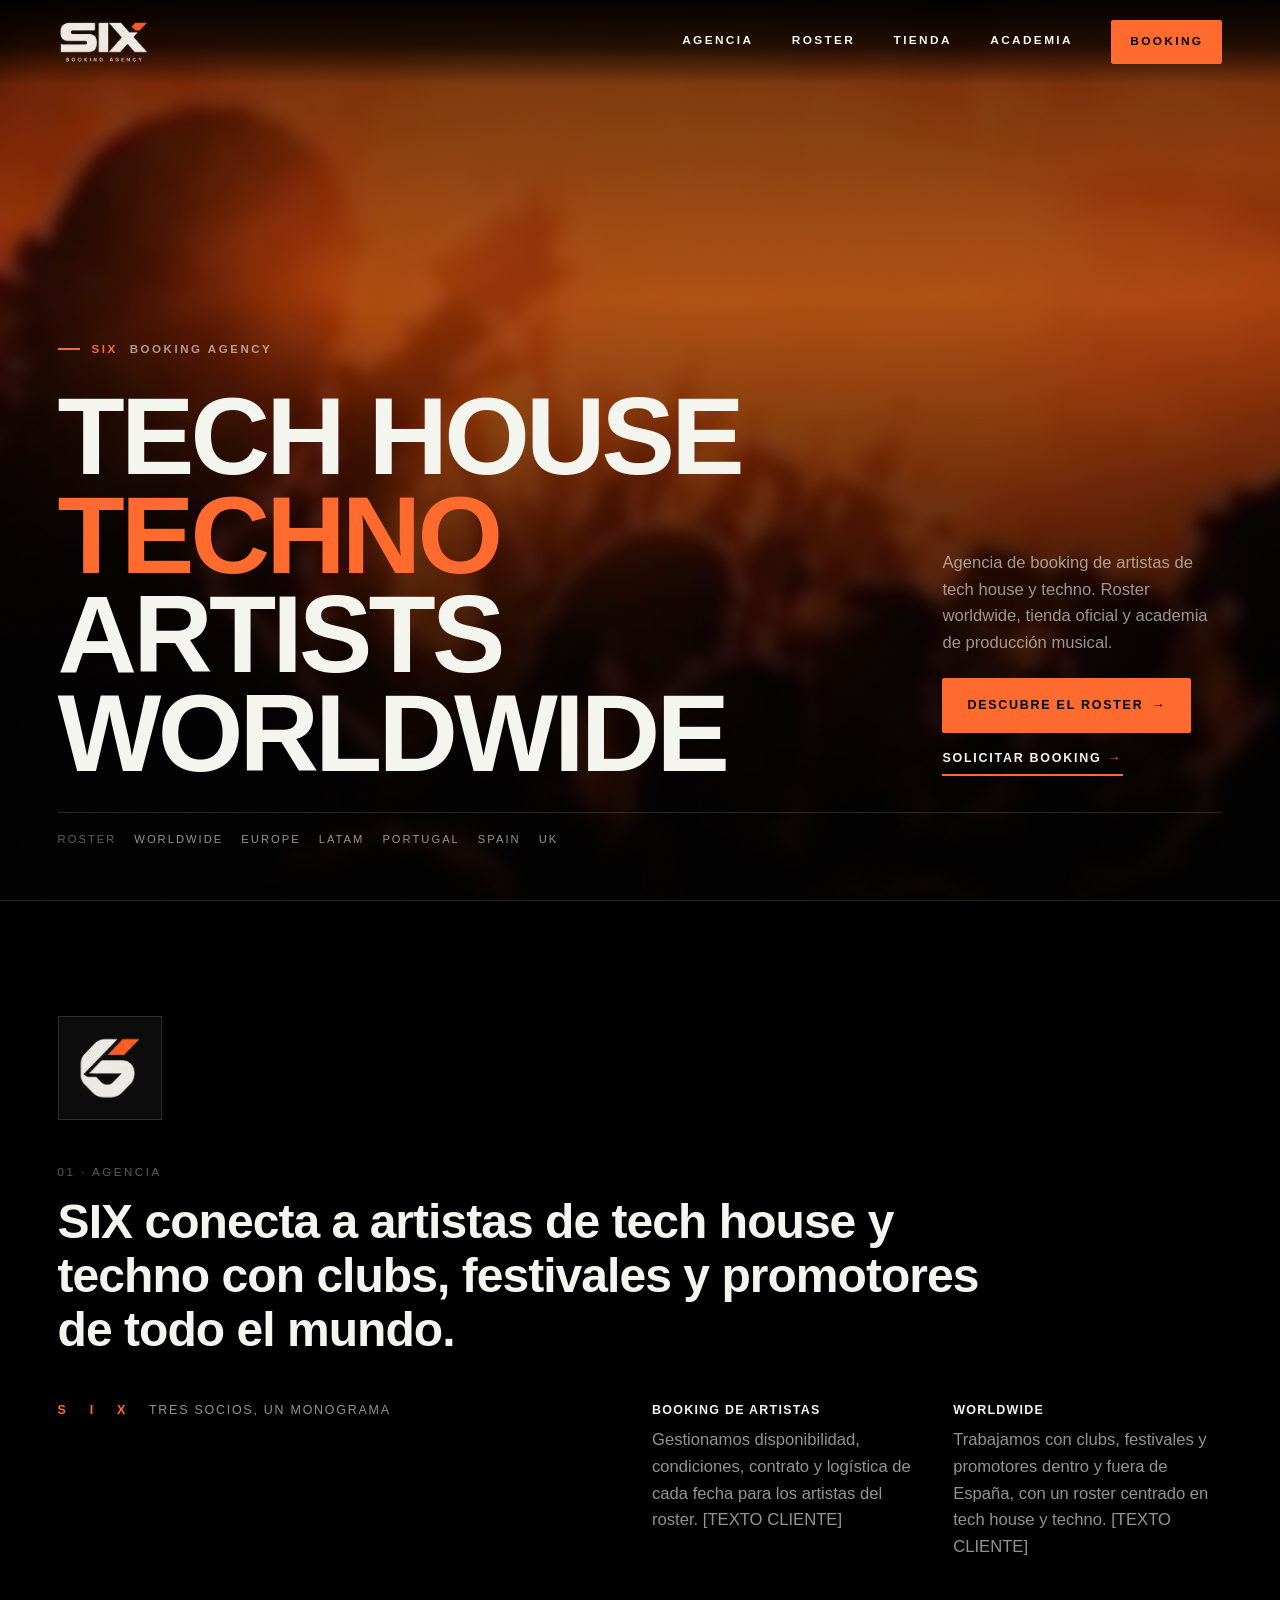
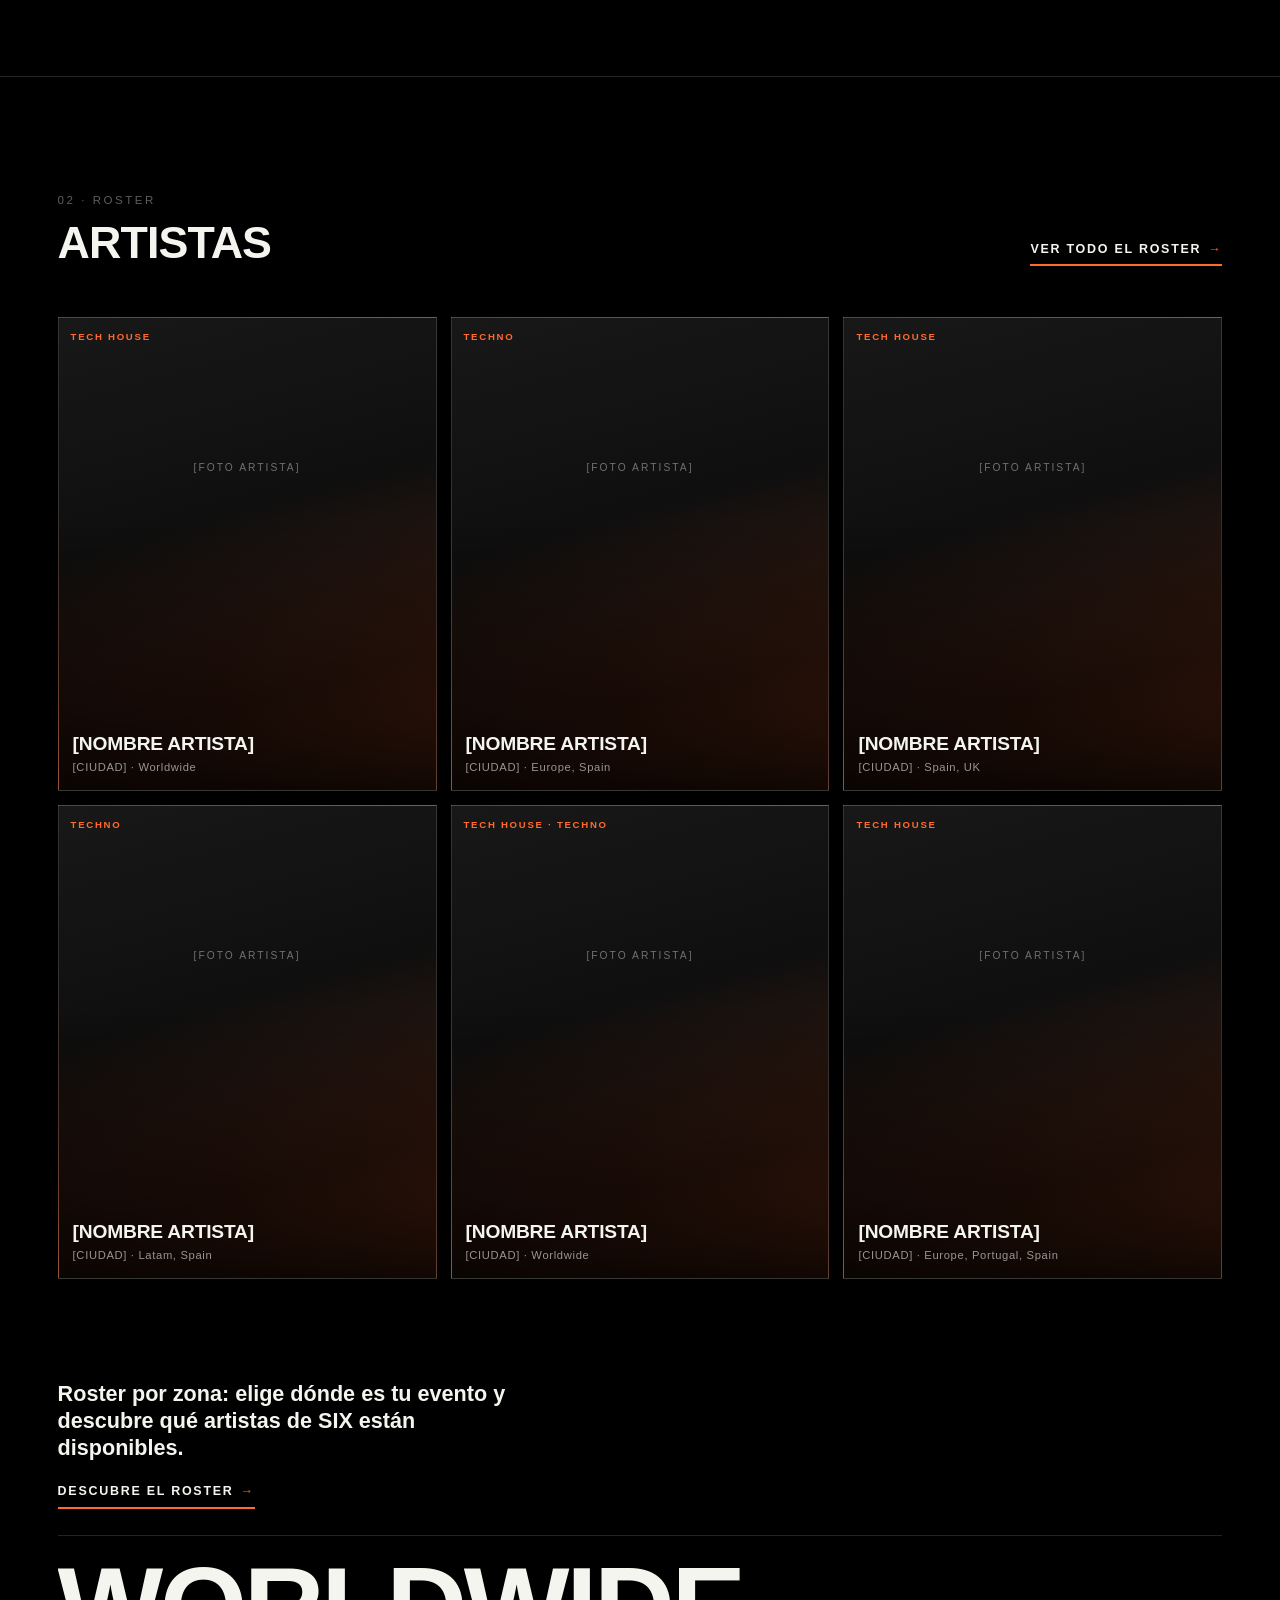
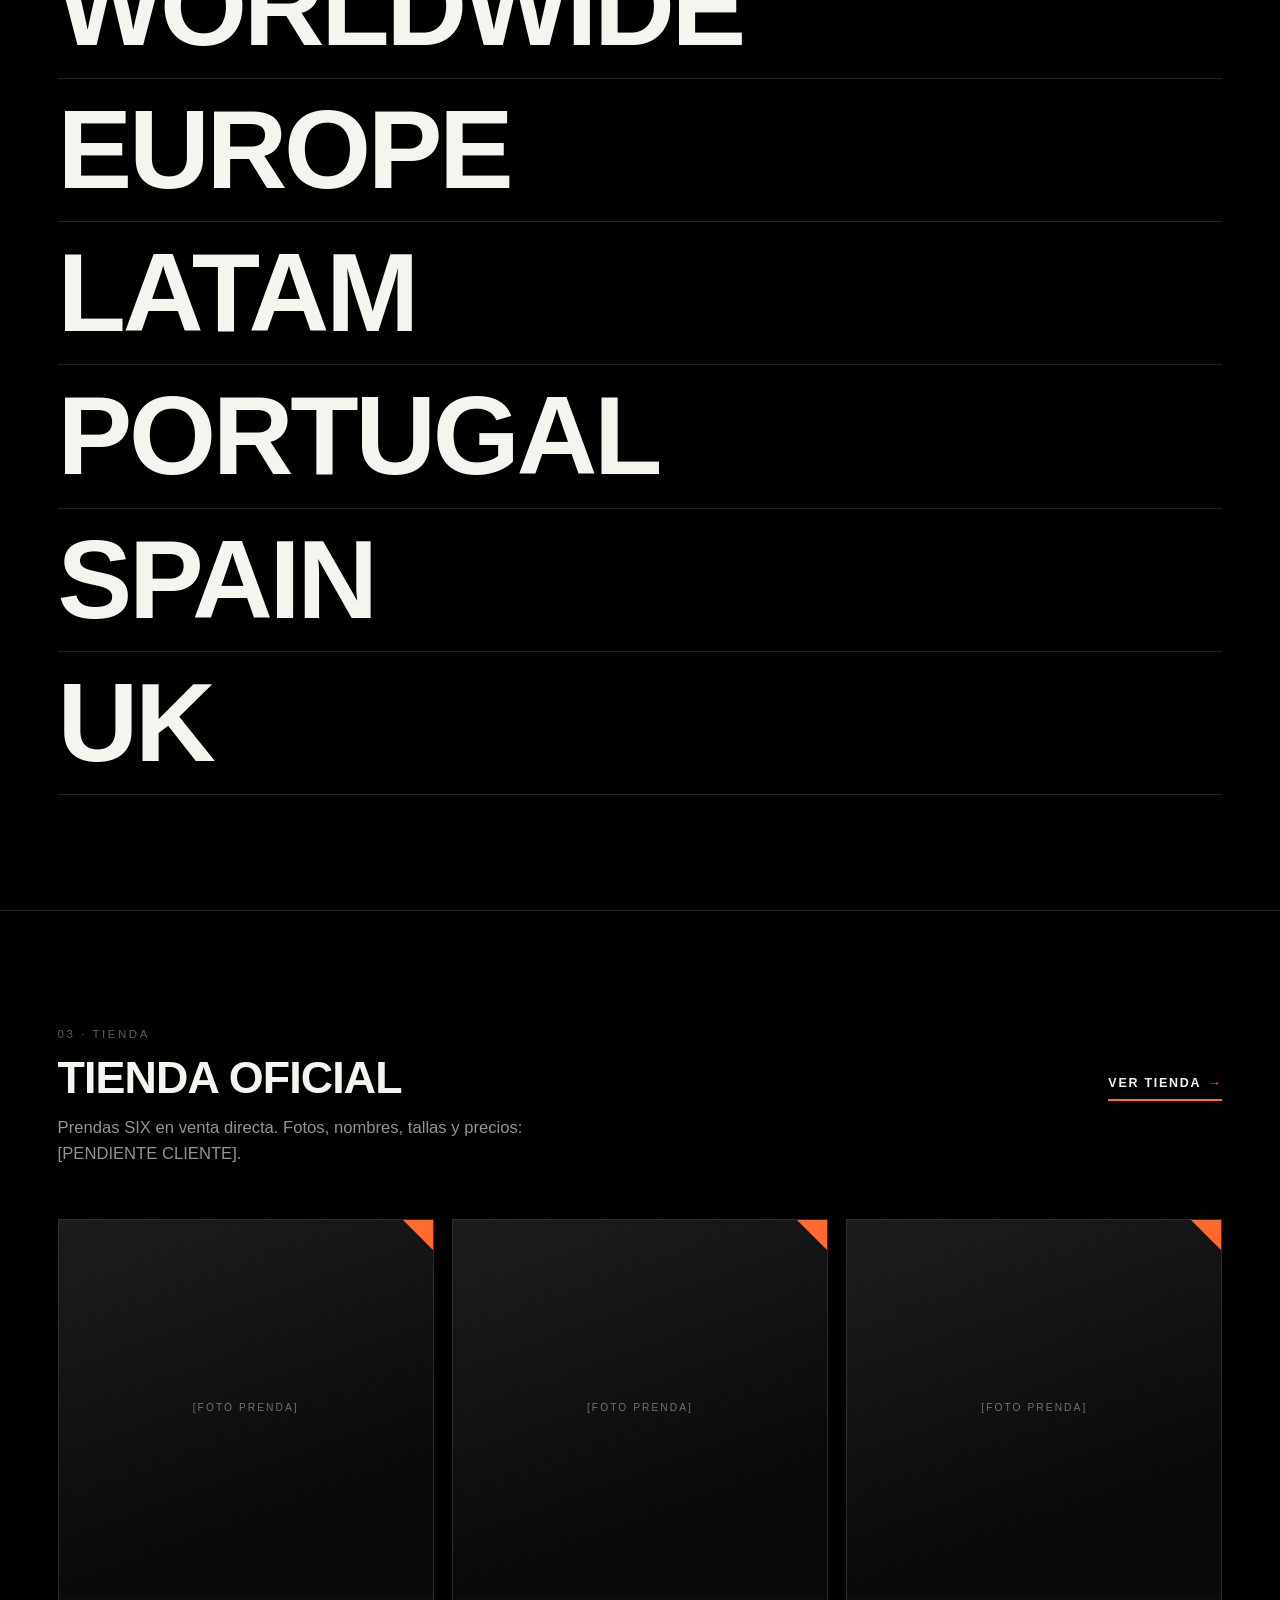
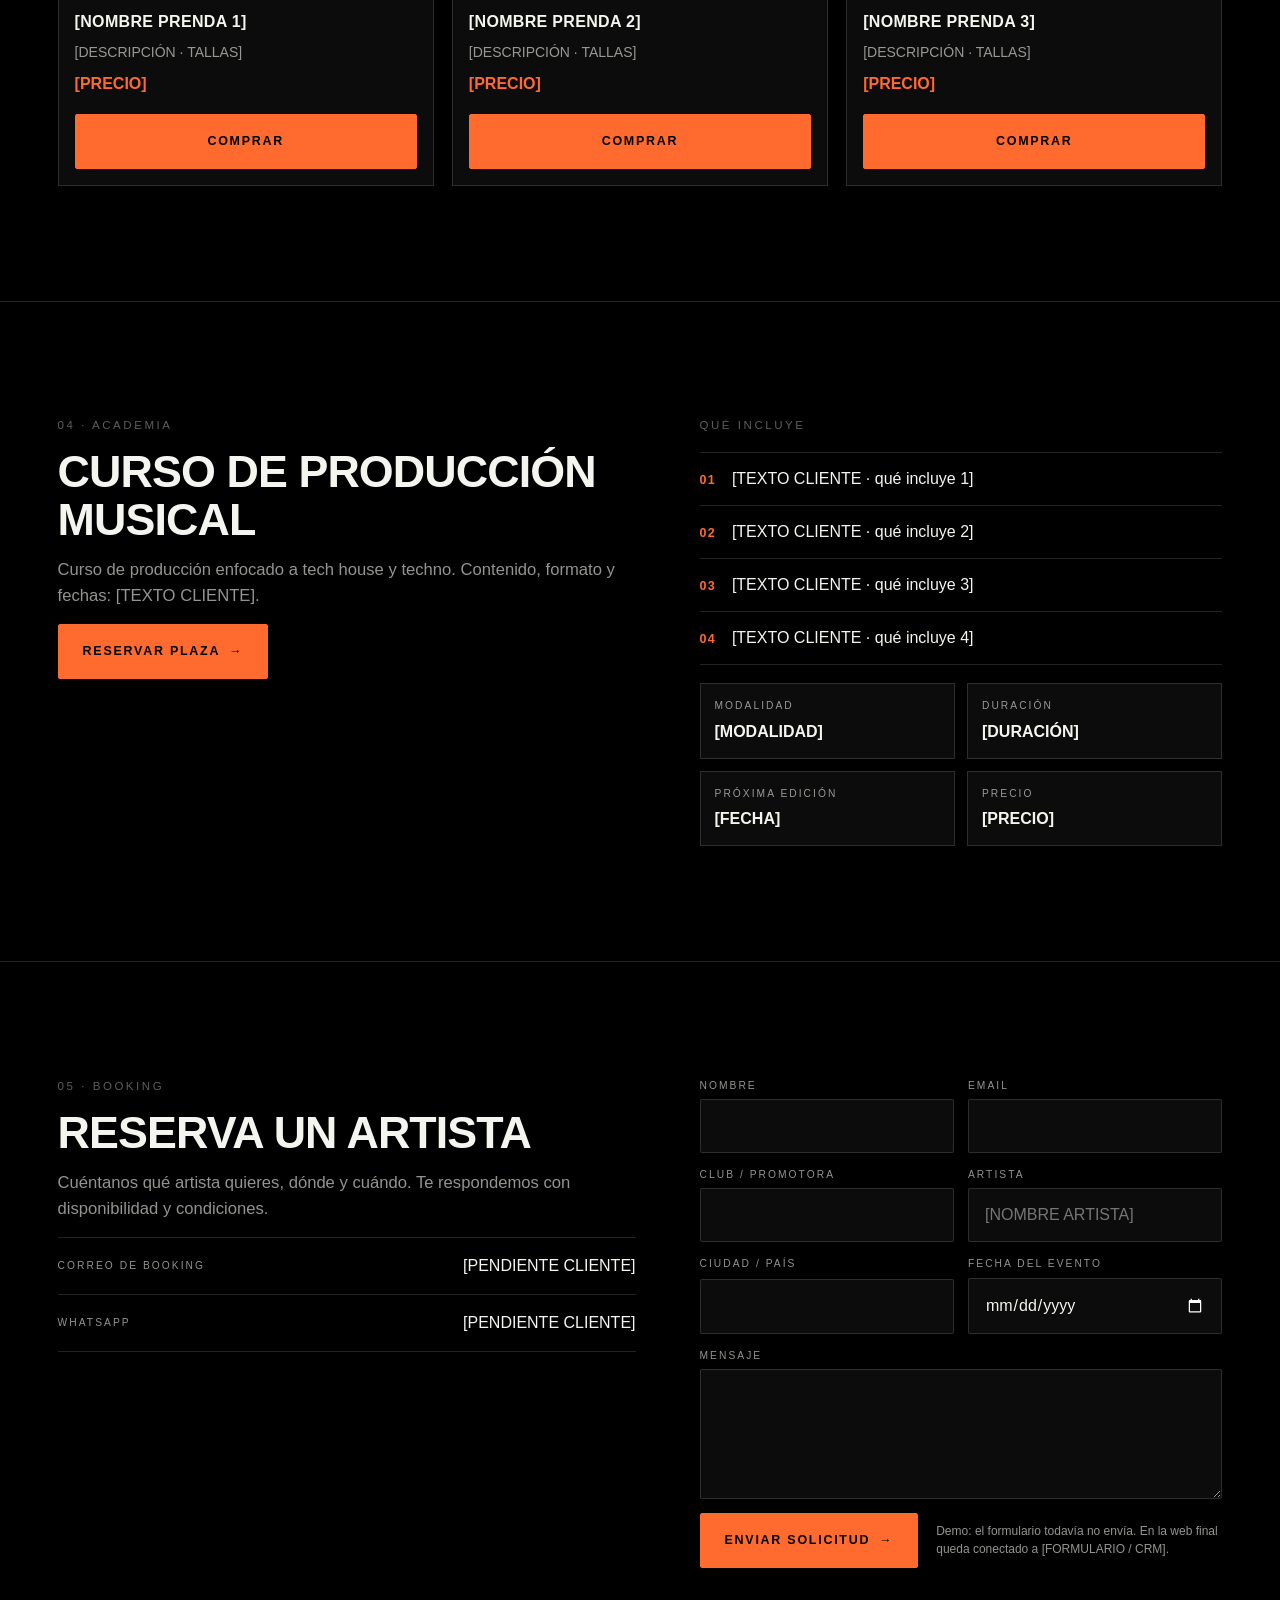
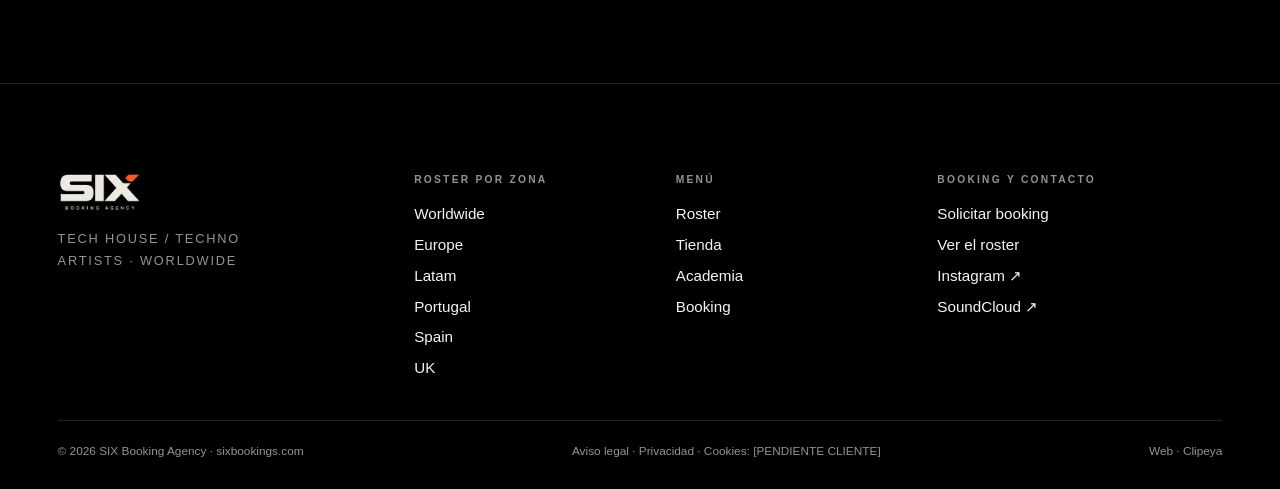
==== commit c3004f41: "Acabado: el CTA flotante se aparta del hero y del formulario" ====
--- a/index.html
+++ b/index.html
@@ -336,7 +336,9 @@
 
 
 /* el flotante respeta la barra del movil (notch / gesto) */
-.wa{bottom:calc(16px + env(safe-area-inset-bottom,0px))}
+.wa{bottom:calc(16px + env(safe-area-inset-bottom,0px));
+    transition:transform .3s cubic-bezier(.22,1,.36,1),opacity .3s,background .25s}
+.wa--off{opacity:0;pointer-events:none;transform:translateY(24px) scale(.9)}
 
 </style>
 
@@ -391,6 +393,22 @@
     });
   }
 
+  /* 4 · el flotante se aparta donde ya hay un CTA: en el hero y sobre el formulario.
+     En móvil se comia un enlace del roster y tapaba campos; apagarlo es mas limpio que moverlo. */
+  var fab = document.querySelector(".wa");
+  if (fab && "IntersectionObserver" in window) {
+    var zonas = document.querySelectorAll("#inicio, #booking, .form");
+    if (zonas.length) {
+      var dentro = 0;
+      var ioF = new IntersectionObserver(function (ents) {
+        ents.forEach(function (e) { dentro += e.isIntersecting ? 1 : -1; });
+        if (dentro < 0) { dentro = 0; }
+        fab.classList.toggle("wa--off", dentro > 0);
+      }, { threshold: 0.15 });
+      zonas.forEach(function (z) { ioF.observe(z); });
+    }
+  }
+
 })();
 </script>
 </body>
